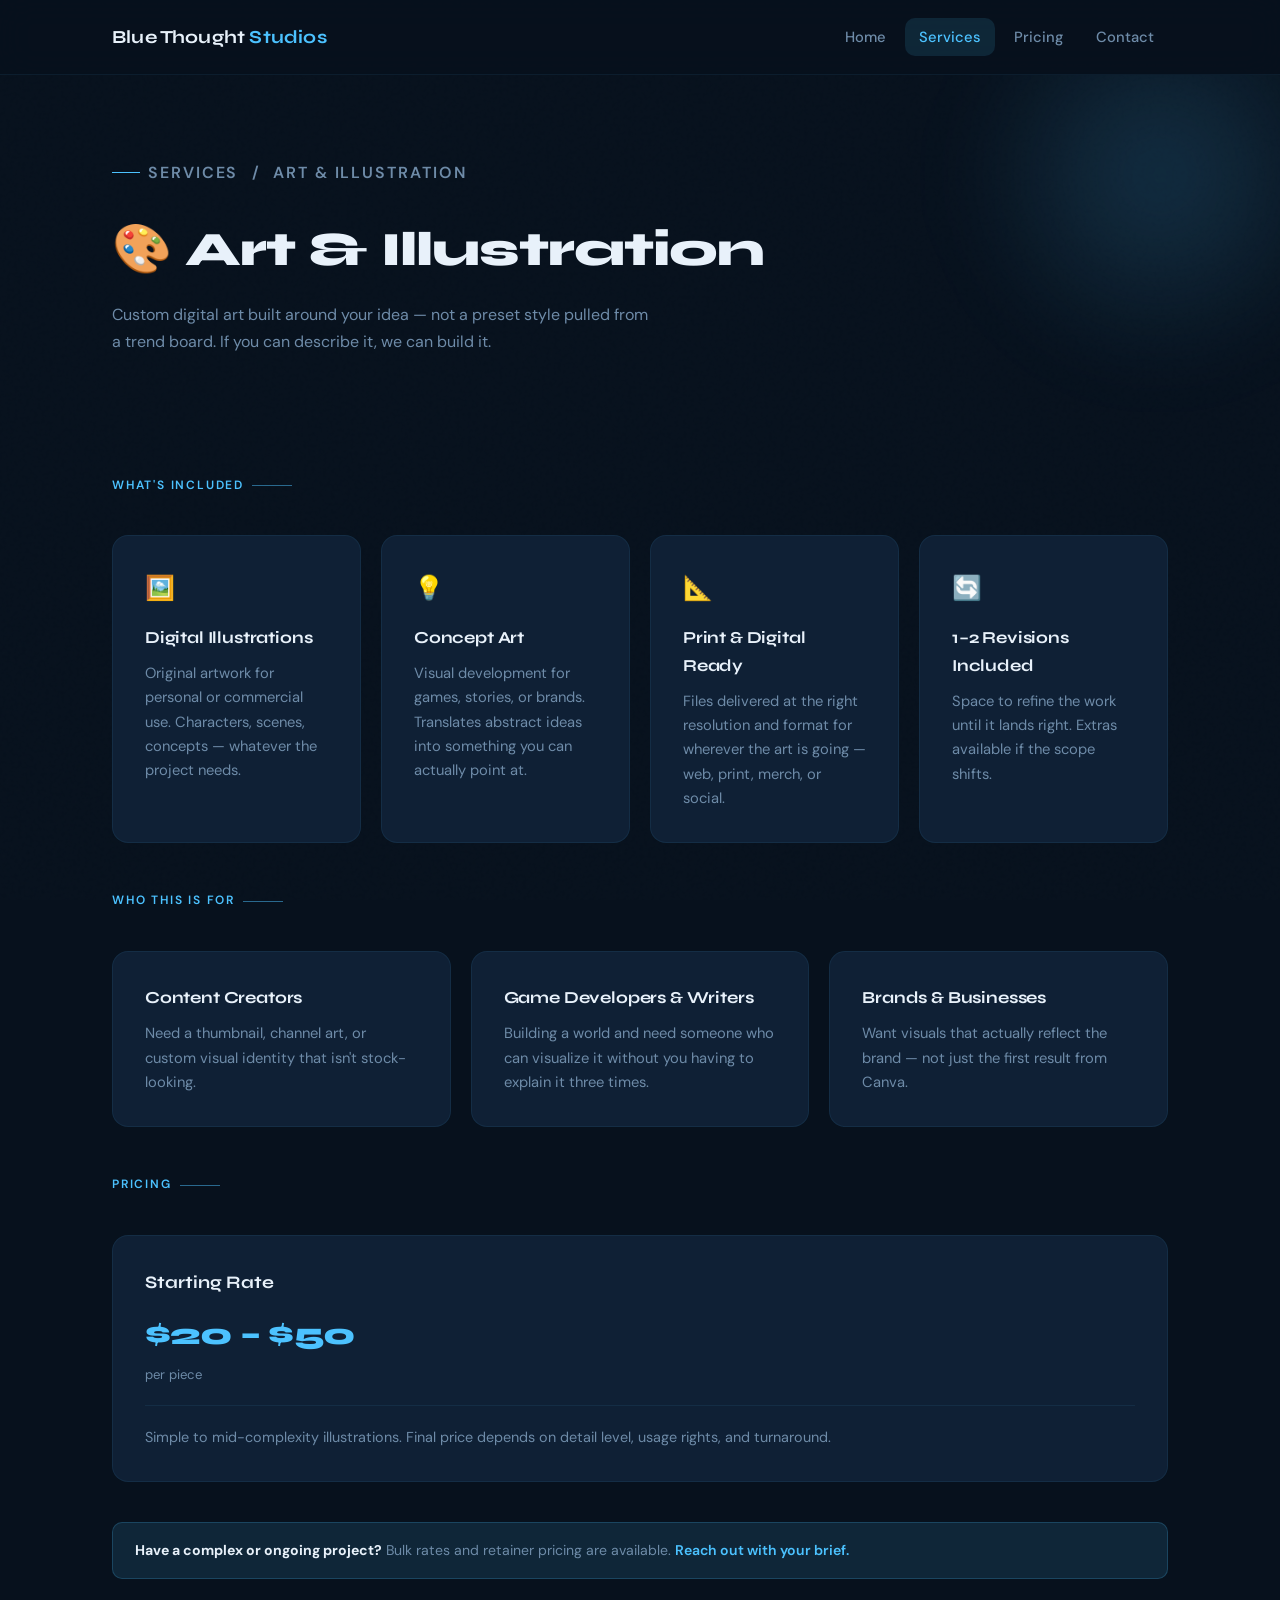
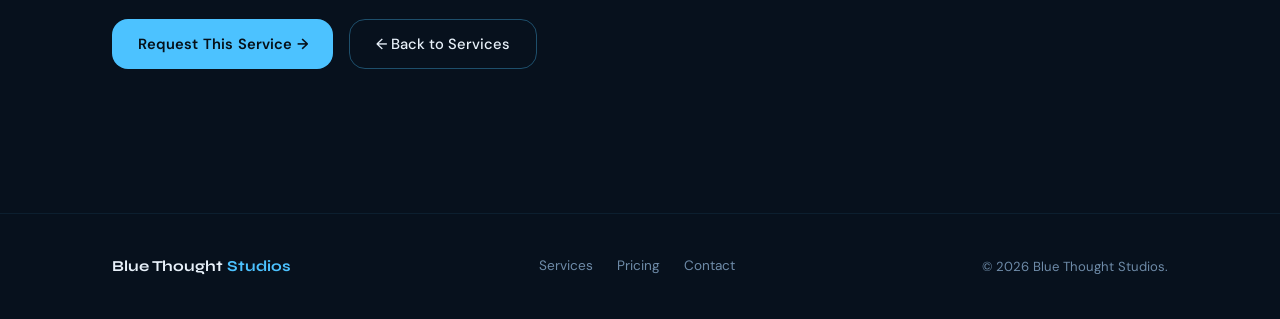
==== art-illustration.html @ 88df743a "Add files via upload" ====
<!DOCTYPE html>
<html lang="en">
<head>
  <meta charset="UTF-8" />
  <meta name="viewport" content="width=device-width, initial-scale=1.0" />
  <title>Art & Illustration | Blue Thought Studios</title>
  <link rel="stylesheet" href="../style.css" />
</head>
<body>

  <header class="site-header">
    <div class="container">
      <a href="../index.html" class="logo">Blue Thought <span>Studios</span></a>
      <nav class="nav">
        <a href="../index.html">Home</a>
        <a href="../services.html" class="active">Services</a>
        <a href="../pricing.html">Pricing</a>
        <a href="../contact.html">Contact</a>
      </nav>
      <button class="hamburger" id="hamburger" aria-label="Toggle menu">
        <span></span><span></span><span></span>
      </button>
    </div>
  </header>

  <div class="overlay" id="overlay"></div>
  <nav class="mobile-nav" id="mobileNav">
    <a href="../index.html">Home</a>
    <a href="../services.html">Services</a>
    <a href="../pricing.html">Pricing</a>
    <a href="../contact.html">Contact</a>
  </nav>

  <main>
    <section class="page-hero">
      <div class="orb"></div>
      <div class="container">
        <p class="hero-eyebrow"><a href="../services.html" style="color:inherit;text-decoration:none;">Services</a> &nbsp;/&nbsp; Art & Illustration</p>
        <h2>🎨 Art & Illustration</h2>
        <p>
          Custom digital art built around your idea — not a preset style
          pulled from a trend board. If you can describe it, we can build it.
        </p>
      </div>
    </section>

    <section class="overview">
      <div class="container">

        <div class="overview-header">
          <p class="section-label">What's Included</p>
        </div>
        <div class="grid" style="margin-bottom: 3rem;">
          <div class="card">
            <span class="card-icon">🖼️</span>
            <h3>Digital Illustrations</h3>
            <p>Original artwork for personal or commercial use. Characters, scenes, concepts — whatever the project needs.</p>
          </div>
          <div class="card">
            <span class="card-icon">💡</span>
            <h3>Concept Art</h3>
            <p>Visual development for games, stories, or brands. Translates abstract ideas into something you can actually point at.</p>
          </div>
          <div class="card">
            <span class="card-icon">📐</span>
            <h3>Print & Digital Ready</h3>
            <p>Files delivered at the right resolution and format for wherever the art is going — web, print, merch, or social.</p>
          </div>
          <div class="card">
            <span class="card-icon">🔄</span>
            <h3>1–2 Revisions Included</h3>
            <p>Space to refine the work until it lands right. Extras available if the scope shifts.</p>
          </div>
        </div>

        <div class="overview-header">
          <p class="section-label">Who This Is For</p>
        </div>
        <div class="grid" style="margin-bottom: 3rem;">
          <div class="card">
            <h3>Content Creators</h3>
            <p>Need a thumbnail, channel art, or custom visual identity that isn't stock-looking.</p>
          </div>
          <div class="card">
            <h3>Game Developers & Writers</h3>
            <p>Building a world and need someone who can visualize it without you having to explain it three times.</p>
          </div>
          <div class="card">
            <h3>Brands & Businesses</h3>
            <p>Want visuals that actually reflect the brand — not just the first result from Canva.</p>
          </div>
        </div>

        <div class="overview-header">
          <p class="section-label">Pricing</p>
        </div>
        <div class="pricing-grid" style="margin-bottom: 2.5rem;">
          <div class="pricing-card">
            <h3>Starting Rate</h3>
            <div class="price">$20 – $50</div>
            <p class="price-note">per piece</p>
            <div class="pricing-divider"></div>
            <p>Simple to mid-complexity illustrations. Final price depends on detail level, usage rights, and turnaround.</p>
          </div>
        </div>

        <div class="notice">
          <strong>Have a complex or ongoing project?</strong> Bulk rates and retainer pricing are available.
          <a href="../contact.html" style="color:var(--accent);text-decoration:none;font-weight:600;">Reach out with your brief.</a>
        </div>

        <div style="margin-top: 2.5rem; display:flex; gap: 1rem; flex-wrap:wrap;">
          <a href="../contact.html" class="btn-primary">Request This Service →</a>
          <a href="../services.html" class="btn-ghost">← Back to Services</a>
        </div>

      </div>
    </section>
  </main>

  <footer class="site-footer">
    <div class="container">
      <span class="footer-logo">Blue Thought <span>Studios</span></span>
      <div class="footer-links">
        <a href="../services.html">Services</a>
        <a href="../pricing.html">Pricing</a>
        <a href="../contact.html">Contact</a>
      </div>
      <span class="footer-copy">© 2026 Blue Thought Studios.</span>
    </div>
  </footer>

  <script>
    const hamburger = document.getElementById('hamburger');
    const mobileNav = document.getElementById('mobileNav');
    const overlay   = document.getElementById('overlay');
    function toggleMenu(open) {
      hamburger.classList.toggle('open', open);
      mobileNav.classList.toggle('open', open);
      overlay.classList.toggle('open', open);
      document.body.style.overflow = open ? 'hidden' : '';
    }
    hamburger.addEventListener('click', () => toggleMenu(!mobileNav.classList.contains('open')));
    overlay.addEventListener('click', () => toggleMenu(false));
  </script>

</body>
</html>
---- style.css ----
/* =================================================
   Blue Thought Studios — Global Styles
   Refined Dark / Intentional / No Noise
   ================================================= */

@import url('https://fonts.googleapis.com/css2?family=Syne:wght@600;700;800&family=DM+Sans:wght@300;400;500;600&display=swap');

:root {
  --bg:            #07111d;
  --bg-2:          #0b1828;
  --surface:       #0f2035;
  --surface-2:     #132540;
  --border:        rgba(76, 194, 255, 0.08);
  --border-hover:  rgba(76, 194, 255, 0.35);
  --text:          #e8f1fa;
  --muted:         #6e8ba8;
  --accent:        #4cc2ff;
  --accent-dim:    rgba(76, 194, 255, 0.12);
  --accent-glow:   rgba(76, 194, 255, 0.25);
  --radius:        16px;
  --radius-sm:     10px;
  --max-width:     1120px;
  --font-display:  'Syne', sans-serif;
  --font-body:     'DM Sans', sans-serif;
}

/* ── Reset ───────────────────────────────────────── */
*, *::before, *::after { margin: 0; padding: 0; box-sizing: border-box; }
html { scroll-behavior: smooth; -webkit-font-smoothing: antialiased; }

body {
  font-family: var(--font-body);
  background-color: var(--bg);
  color: var(--text);
  line-height: 1.65;
  min-height: 100vh;
  overflow-x: hidden;
}

/* Grain overlay */
body::before {
  content: '';
  position: fixed;
  inset: 0;
  background-image: url("data:image/svg+xml,%3Csvg viewBox='0 0 256 256' xmlns='http://www.w3.org/2000/svg'%3E%3Cfilter id='noise'%3E%3CfeTurbulence type='fractalNoise' baseFrequency='0.9' numOctaves='4' stitchTiles='stitch'/%3E%3C/filter%3E%3Crect width='100%25' height='100%25' filter='url(%23noise)' opacity='0.04'/%3E%3C/svg%3E");
  pointer-events: none;
  z-index: 0;
  opacity: 0.4;
}

/* ── Layout ──────────────────────────────────────── */
.container {
  max-width: var(--max-width);
  margin: 0 auto;
  padding: 0 2rem;
  position: relative;
  z-index: 1;
}

/* ── Header ──────────────────────────────────────── */
.site-header {
  position: sticky;
  top: 0;
  z-index: 100;
  background: rgba(7, 17, 29, 0.75);
  backdrop-filter: blur(16px);
  -webkit-backdrop-filter: blur(16px);
  border-bottom: 1px solid var(--border);
}

.site-header .container {
  display: flex;
  align-items: center;
  justify-content: space-between;
  padding-top: 1.1rem;
  padding-bottom: 1.1rem;
}

.logo {
  font-family: var(--font-display);
  font-size: 1.15rem;
  font-weight: 700;
  letter-spacing: 0.01em;
  color: var(--text);
  text-decoration: none;
}

.logo span { color: var(--accent); }

/* Desktop Nav */
.nav {
  display: flex;
  align-items: center;
  gap: 0.25rem;
}

.nav a {
  padding: 0.45rem 0.9rem;
  text-decoration: none;
  color: var(--muted);
  font-weight: 500;
  font-size: 0.92rem;
  border-radius: var(--radius-sm);
  transition: color 0.2s, background 0.2s;
  position: relative;
}

.nav a:hover,
.nav a.active {
  color: var(--text);
  background: var(--accent-dim);
}

.nav a.active { color: var(--accent); }

/* Hamburger (mobile) */
.hamburger {
  display: none;
  flex-direction: column;
  gap: 5px;
  cursor: pointer;
  padding: 4px;
  background: none;
  border: none;
  z-index: 110;
}

.hamburger span {
  display: block;
  width: 22px;
  height: 2px;
  background: var(--text);
  border-radius: 2px;
  transition: transform 0.3s, opacity 0.3s;
}

.hamburger.open span:nth-child(1) { transform: translateY(7px) rotate(45deg); }
.hamburger.open span:nth-child(2) { opacity: 0; }
.hamburger.open span:nth-child(3) { transform: translateY(-7px) rotate(-45deg); }

/* Mobile Nav Drawer */
.mobile-nav {
  display: none;
  flex-direction: column;
  position: fixed;
  top: 0; right: 0;
  width: 260px;
  height: 100vh;
  background: var(--bg-2);
  border-left: 1px solid var(--border);
  padding: 5rem 2rem 2rem;
  gap: 0.5rem;
  z-index: 105;
  transform: translateX(100%);
  transition: transform 0.35s cubic-bezier(0.4, 0, 0.2, 1);
}

.mobile-nav.open { transform: translateX(0); display: flex; }

.mobile-nav a {
  padding: 0.85rem 1rem;
  color: var(--muted);
  text-decoration: none;
  font-weight: 500;
  font-size: 1.05rem;
  border-radius: var(--radius-sm);
  transition: color 0.2s, background 0.2s;
}

.mobile-nav a:hover { color: var(--text); background: var(--accent-dim); }

.overlay {
  display: none;
  position: fixed;
  inset: 0;
  background: rgba(0,0,0,0.5);
  z-index: 104;
}

.overlay.open { display: block; }

/* ── Ambient Orb ─────────────────────────────────── */
.orb {
  position: absolute;
  border-radius: 50%;
  background: radial-gradient(circle, rgba(76,194,255,0.18) 0%, transparent 70%);
  pointer-events: none;
  filter: blur(40px);
  z-index: 0;
  animation: pulse 8s ease-in-out infinite alternate;
}

@keyframes pulse {
  from { opacity: 0.6; transform: scale(1); }
  to   { opacity: 1;   transform: scale(1.08); }
}

/* ── Hero ────────────────────────────────────────── */
.hero {
  position: relative;
  padding: 7rem 0 5rem;
  overflow: hidden;
}

.hero .orb {
  width: 600px; height: 600px;
  top: -200px; right: -150px;
}

.hero-eyebrow {
  display: inline-flex;
  align-items: center;
  gap: 0.5rem;
  font-size: 0.8rem;
  font-weight: 600;
  letter-spacing: 0.12em;
  text-transform: uppercase;
  color: var(--accent);
  margin-bottom: 1.5rem;
  opacity: 0;
  animation: fadeUp 0.6s 0.1s forwards;
}

.hero-eyebrow::before {
  content: '';
  display: block;
  width: 28px; height: 1px;
  background: var(--accent);
}

.hero h2 {
  font-family: var(--font-display);
  font-size: clamp(2.4rem, 5vw, 3.8rem);
  font-weight: 800;
  line-height: 1.1;
  letter-spacing: -0.02em;
  max-width: 760px;
  opacity: 0;
  animation: fadeUp 0.7s 0.2s forwards;
}

.hero h2 .accent { color: var(--accent); }

.hero p {
  margin-top: 1.4rem;
  max-width: 520px;
  color: var(--muted);
  font-size: 1.05rem;
  line-height: 1.7;
  opacity: 0;
  animation: fadeUp 0.7s 0.35s forwards;
}

.hero-actions {
  display: flex;
  gap: 1rem;
  align-items: center;
  flex-wrap: wrap;
  margin-top: 2.5rem;
  opacity: 0;
  animation: fadeUp 0.7s 0.5s forwards;
}

@keyframes fadeUp {
  from { opacity: 0; transform: translateY(20px); }
  to   { opacity: 1; transform: translateY(0); }
}

/* ── Buttons ─────────────────────────────────────── */
.btn-primary {
  display: inline-flex;
  align-items: center;
  gap: 0.5rem;
  padding: 0.75rem 1.6rem;
  border-radius: var(--radius);
  background: var(--accent);
  color: #061018;
  text-decoration: none;
  font-weight: 600;
  font-size: 0.92rem;
  letter-spacing: 0.01em;
  transition: transform 0.2s, box-shadow 0.2s, opacity 0.2s;
  box-shadow: 0 0 0 rgba(76,194,255,0);
}

.btn-primary:hover {
  transform: translateY(-2px);
  box-shadow: 0 8px 28px rgba(76,194,255,0.3);
  opacity: 0.93;
}

.btn-ghost {
  display: inline-flex;
  align-items: center;
  gap: 0.5rem;
  padding: 0.75rem 1.6rem;
  border-radius: var(--radius);
  border: 1px solid var(--border-hover);
  color: var(--text);
  text-decoration: none;
  font-weight: 500;
  font-size: 0.92rem;
  transition: background 0.2s, border-color 0.2s, transform 0.2s;
}

.btn-ghost:hover {
  background: var(--accent-dim);
  border-color: var(--accent);
  transform: translateY(-2px);
}

/* ── Section Labels ──────────────────────────────── */
.section-label {
  font-size: 0.75rem;
  font-weight: 600;
  letter-spacing: 0.15em;
  text-transform: uppercase;
  color: var(--accent);
  margin-bottom: 1rem;
  display: flex;
  align-items: center;
  gap: 0.5rem;
}

.section-label::after {
  content: '';
  flex: 1;
  max-width: 40px;
  height: 1px;
  background: var(--accent);
  opacity: 0.5;
}

/* ── Sections ────────────────────────────────────── */
.overview {
  padding: 4rem 0 5rem;
}

.overview-header {
  margin-bottom: 2.5rem;
}

.overview-header h2 {
  font-family: var(--font-display);
  font-size: 1.9rem;
  font-weight: 700;
}

/* ── Cards ───────────────────────────────────────── */
.grid {
  display: grid;
  grid-template-columns: repeat(auto-fit, minmax(240px, 1fr));
  gap: 1.25rem;
}

.card {
  background: var(--surface);
  padding: 2rem;
  border-radius: var(--radius);
  border: 1px solid var(--border);
  transition: border-color 0.3s, transform 0.3s, box-shadow 0.3s;
  position: relative;
  overflow: hidden;
}

.card::before {
  content: '';
  position: absolute;
  top: 0; left: 0; right: 0;
  height: 1px;
  background: linear-gradient(90deg, transparent, var(--accent), transparent);
  opacity: 0;
  transition: opacity 0.3s;
}

.card:hover {
  border-color: var(--border-hover);
  transform: translateY(-4px);
  box-shadow: 0 12px 40px rgba(76,194,255,0.08);
}

.card:hover::before { opacity: 1; }

.card-icon {
  font-size: 1.5rem;
  margin-bottom: 1rem;
  display: block;
}

.card h3 {
  font-family: var(--font-display);
  font-size: 1.05rem;
  font-weight: 700;
  margin-bottom: 0.6rem;
  letter-spacing: -0.01em;
}

.card p {
  color: var(--muted);
  font-size: 0.92rem;
  line-height: 1.65;
}

.card .btn-primary,
.card .btn-ghost {
  margin-top: 1.5rem;
  font-size: 0.85rem;
  padding: 0.6rem 1.2rem;
}

/* ── Pricing Cards ───────────────────────────────── */
.pricing-grid {
  display: grid;
  grid-template-columns: repeat(auto-fit, minmax(260px, 1fr));
  gap: 1.25rem;
}

.pricing-card {
  background: var(--surface);
  border: 1px solid var(--border);
  border-radius: var(--radius);
  padding: 2rem;
  transition: border-color 0.3s, transform 0.3s, box-shadow 0.3s;
}

.pricing-card:hover {
  border-color: var(--border-hover);
  transform: translateY(-4px);
  box-shadow: 0 12px 40px rgba(76,194,255,0.08);
}

.pricing-card.featured {
  border-color: rgba(76, 194, 255, 0.5);
  background: var(--surface-2);
  box-shadow: 0 0 0 1px rgba(76,194,255,0.15), 0 20px 50px rgba(76,194,255,0.1);
  position: relative;
}

.pricing-badge {
  display: inline-block;
  font-size: 0.7rem;
  font-weight: 700;
  letter-spacing: 0.12em;
  text-transform: uppercase;
  color: #061018;
  background: var(--accent);
  padding: 0.3rem 0.7rem;
  border-radius: 20px;
  margin-bottom: 1rem;
}

.pricing-card h3 {
  font-family: var(--font-display);
  font-size: 1.1rem;
  font-weight: 700;
  margin-bottom: 0.4rem;
}

.pricing-card .price {
  font-family: var(--font-display);
  font-size: 1.9rem;
  font-weight: 800;
  color: var(--accent);
  letter-spacing: -0.02em;
  margin: 0.75rem 0 0.3rem;
}

.pricing-card .price-note {
  font-size: 0.82rem;
  color: var(--muted);
  margin-bottom: 1rem;
}

.pricing-card p {
  color: var(--muted);
  font-size: 0.9rem;
  line-height: 1.6;
}

.pricing-divider {
  height: 1px;
  background: var(--border);
  margin: 1.25rem 0;
}

.pricing-detail {
  font-size: 0.85rem;
  color: var(--muted);
}

/* ── Contact Form ────────────────────────────────── */
.contact-grid {
  display: grid;
  grid-template-columns: 1fr 1.4fr;
  gap: 3rem;
  align-items: start;
}

.contact-info h2 {
  font-family: var(--font-display);
  font-size: 1.9rem;
  font-weight: 700;
  margin-bottom: 1rem;
}

.contact-info p {
  color: var(--muted);
  font-size: 0.95rem;
  line-height: 1.7;
  margin-bottom: 2rem;
}

.contact-item {
  display: flex;
  align-items: flex-start;
  gap: 1rem;
  margin-bottom: 1.5rem;
}

.contact-item-icon {
  width: 40px; height: 40px;
  background: var(--accent-dim);
  border: 1px solid var(--border);
  border-radius: var(--radius-sm);
  display: flex;
  align-items: center;
  justify-content: center;
  font-size: 1rem;
  flex-shrink: 0;
}

.contact-item-text strong {
  display: block;
  font-weight: 600;
  font-size: 0.9rem;
  margin-bottom: 0.2rem;
}

.contact-item-text span {
  color: var(--muted);
  font-size: 0.87rem;
}

/* Form */
.contact-form {
  background: var(--surface);
  border: 1px solid var(--border);
  border-radius: var(--radius);
  padding: 2.25rem;
}

.form-row {
  display: grid;
  grid-template-columns: 1fr 1fr;
  gap: 1rem;
}

.form-group {
  display: flex;
  flex-direction: column;
  gap: 0.4rem;
  margin-bottom: 1.1rem;
}

.form-group label {
  font-size: 0.82rem;
  font-weight: 600;
  color: var(--muted);
  letter-spacing: 0.03em;
  text-transform: uppercase;
}

.form-group input,
.form-group select,
.form-group textarea {
  padding: 0.75rem 1rem;
  background: var(--bg-2);
  border: 1px solid var(--border);
  border-radius: var(--radius-sm);
  color: var(--text);
  font-family: var(--font-body);
  font-size: 0.93rem;
  outline: none;
  transition: border-color 0.2s, box-shadow 0.2s;
  width: 100%;
  appearance: none;
}

.form-group input::placeholder,
.form-group textarea::placeholder {
  color: var(--muted);
  opacity: 0.6;
}

.form-group input:focus,
.form-group select:focus,
.form-group textarea:focus {
  border-color: var(--accent);
  box-shadow: 0 0 0 3px rgba(76,194,255,0.1);
}

.form-group textarea {
  resize: vertical;
  min-height: 130px;
}

.form-group select option {
  background: var(--surface);
  color: var(--text);
}

.form-submit {
  width: 100%;
  padding: 0.9rem;
  background: var(--accent);
  color: #061018;
  border: none;
  border-radius: var(--radius);
  font-family: var(--font-body);
  font-weight: 700;
  font-size: 0.95rem;
  cursor: pointer;
  transition: transform 0.2s, box-shadow 0.2s, opacity 0.2s;
}

.form-submit:hover {
  transform: translateY(-2px);
  box-shadow: 0 8px 28px rgba(76,194,255,0.3);
  opacity: 0.93;
}

/* ── Page Hero (inner pages) ─────────────────────── */
.page-hero {
  padding: 5rem 0 3.5rem;
  position: relative;
  overflow: hidden;
}

.page-hero .orb {
  width: 400px; height: 400px;
  top: -100px; right: -80px;
}

.page-hero h2 {
  font-family: var(--font-display);
  font-size: clamp(2rem, 4vw, 3rem);
  font-weight: 800;
  letter-spacing: -0.02em;
  margin-bottom: 0.75rem;
}

.page-hero p {
  max-width: 540px;
  color: var(--muted);
  font-size: 1rem;
  line-height: 1.7;
}

/* ── Divider ─────────────────────────────────────── */
.divider {
  height: 1px;
  background: linear-gradient(90deg, transparent, var(--border), transparent);
  margin: 1rem 0;
}

/* ── Notice Banner ───────────────────────────────── */
.notice {
  background: var(--accent-dim);
  border: 1px solid rgba(76, 194, 255, 0.2);
  border-radius: var(--radius-sm);
  padding: 1rem 1.4rem;
  font-size: 0.88rem;
  color: var(--muted);
  margin-top: 2rem;
  line-height: 1.6;
}

.notice strong { color: var(--text); }

/* ── Footer ──────────────────────────────────────── */
.site-footer {
  border-top: 1px solid var(--border);
  padding: 2.5rem 0;
  margin-top: 4rem;
}

.site-footer .container {
  display: flex;
  align-items: center;
  justify-content: space-between;
  flex-wrap: wrap;
  gap: 1rem;
}

.footer-logo {
  font-family: var(--font-display);
  font-weight: 700;
  font-size: 0.95rem;
  color: var(--text);
}

.footer-logo span { color: var(--accent); }

.footer-links {
  display: flex;
  gap: 1.5rem;
}

.footer-links a {
  font-size: 0.85rem;
  color: var(--muted);
  text-decoration: none;
  transition: color 0.2s;
}

.footer-links a:hover { color: var(--text); }

.footer-copy {
  color: var(--muted);
  font-size: 0.82rem;
}

/* ── Responsive ──────────────────────────────────── */
@media (max-width: 768px) {
  .nav { display: none; }
  .hamburger { display: flex; }

  .contact-grid {
    grid-template-columns: 1fr;
  }

  .form-row {
    grid-template-columns: 1fr;
  }

  .site-footer .container {
    flex-direction: column;
    align-items: flex-start;
  }

  .hero { padding: 5rem 0 3rem; }
  .page-hero { padding: 4rem 0 2.5rem; }
}

@media (max-width: 480px) {
  .container { padding: 0 1.25rem; }
  .hero-actions { flex-direction: column; align-items: flex-start; }
  .card { padding: 1.5rem; }
  .contact-form { padding: 1.5rem; }
}

/* ── Availability Widget ─────────────────────────── */
.avail-wrap {
  padding: 0 0 1rem;
}

.avail-banner {
  display: flex;
  align-items: center;
  justify-content: space-between;
  gap: 1.5rem;
  background: var(--surface);
  border: 1px solid var(--border);
  border-radius: var(--radius);
  padding: 1.1rem 1.6rem;
  flex-wrap: wrap;
}

.avail-left {
  display: flex;
  align-items: center;
  gap: 1rem;
}

.avail-dot {
  width: 10px;
  height: 10px;
  border-radius: 50%;
  flex-shrink: 0;
  position: relative;
}

/* Pulsing glow ring */
.avail-dot::after {
  content: '';
  position: absolute;
  inset: -4px;
  border-radius: 50%;
  animation: dotPulse 2.5s ease-in-out infinite;
}

@keyframes dotPulse {
  0%, 100% { opacity: 0.5; transform: scale(1); }
  50%       { opacity: 0;   transform: scale(2); }
}

.avail-dot.green        { background: #3dd68c; }
.avail-dot.green::after { background: rgba(61, 214, 140, 0.35); }

.avail-dot.yellow        { background: #f5c842; }
.avail-dot.yellow::after { background: rgba(245, 200, 66, 0.35); }

.avail-dot.red        { background: #f56565; }
.avail-dot.red::after { background: rgba(245, 101, 101, 0.35); }

.avail-title {
  font-weight: 600;
  font-size: 0.92rem;
  color: var(--text);
  margin-bottom: 0.15rem;
}

.avail-sub {
  font-size: 0.82rem;
  color: var(--muted);
  line-height: 1.5;
  max-width: 500px;
}

.avail-right {
  display: flex;
  align-items: center;
  gap: 0.75rem;
  flex-shrink: 0;
}

.avail-pips {
  display: flex;
  gap: 5px;
  align-items: center;
}

.avail-pip {
  width: 10px;
  height: 10px;
  border-radius: 3px;
  background: var(--surface-2);
  border: 1px solid var(--border);
  transition: background 0.3s, border-color 0.3s;
}

.avail-pip.filled {
  background: var(--accent);
  border-color: var(--accent);
  box-shadow: 0 0 6px rgba(76, 194, 255, 0.4);
}

.avail-label {
  font-family: var(--font-display);
  font-size: 0.82rem;
  font-weight: 700;
  color: var(--muted);
  white-space: nowrap;
}

@media (max-width: 600px) {
  .avail-banner {
    flex-direction: column;
    align-items: flex-start;
  }
  .avail-right {
    width: 100%;
    justify-content: flex-start;
  }
}
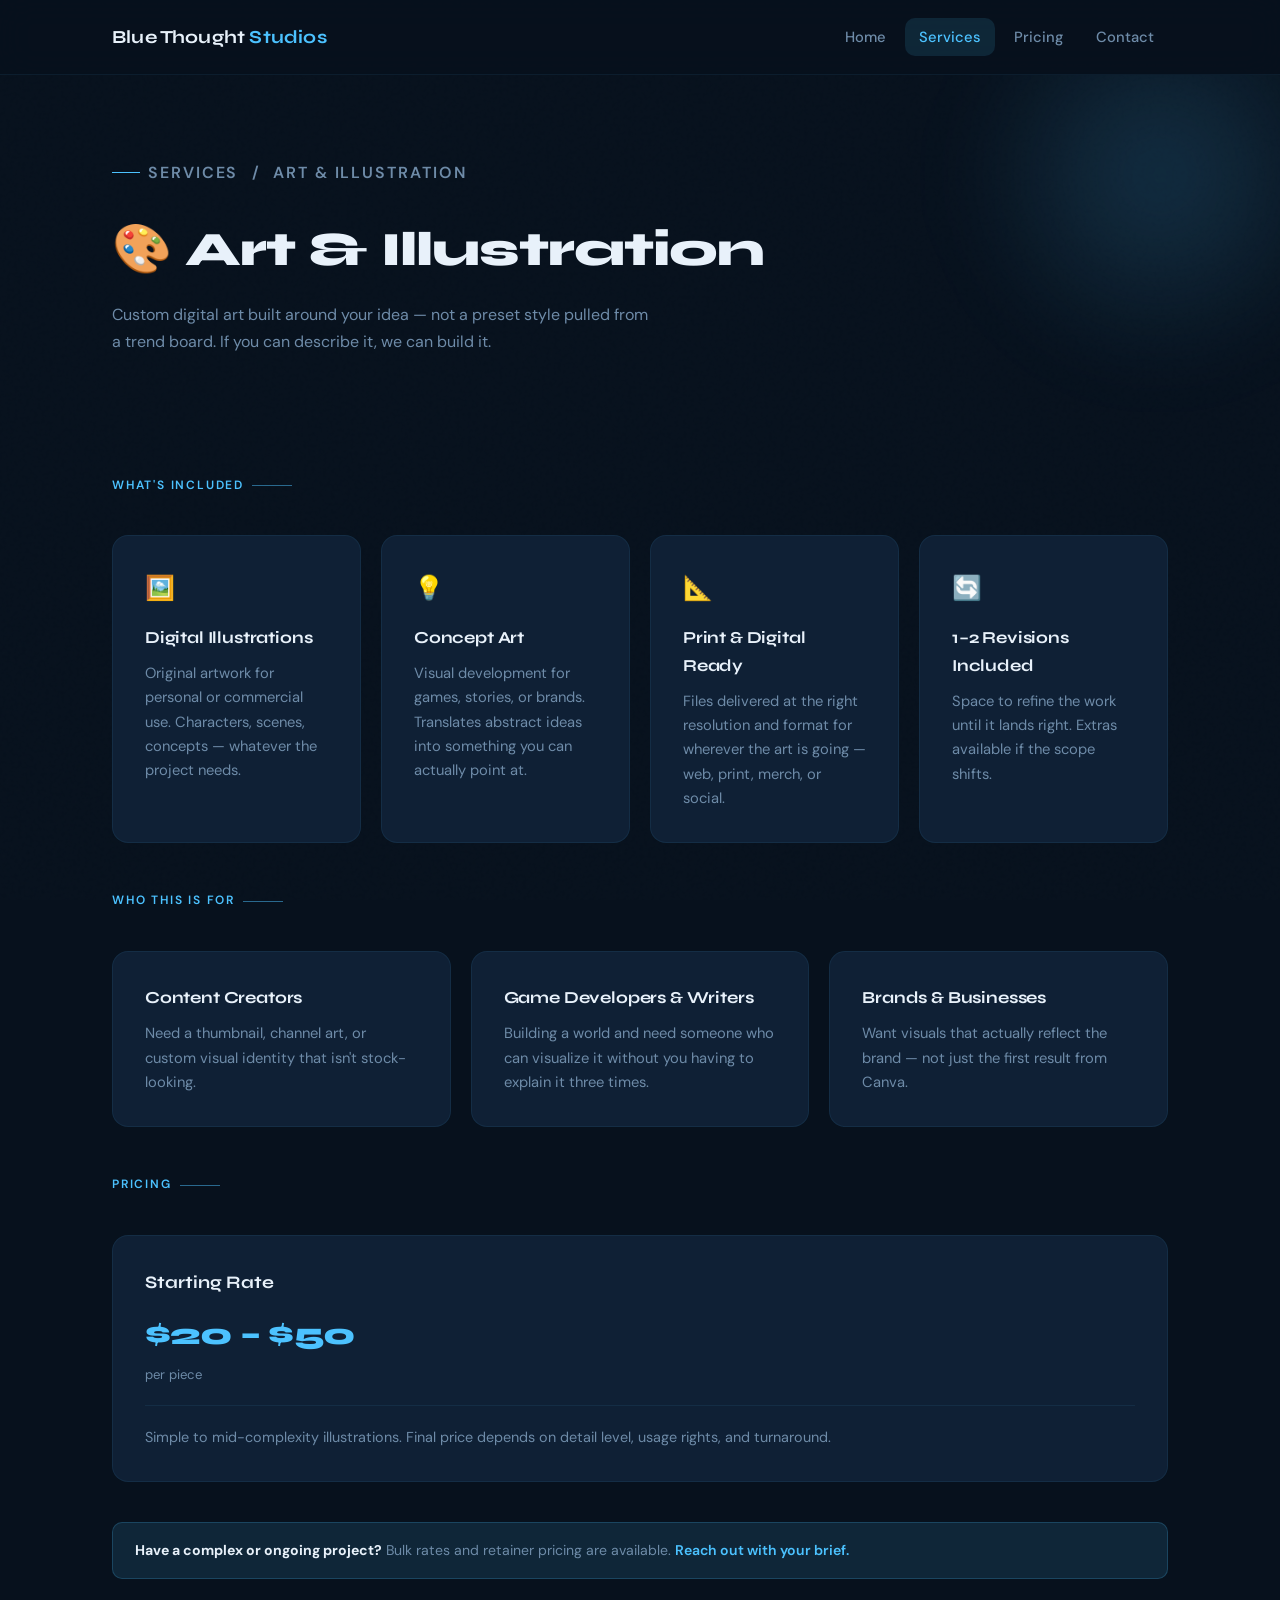
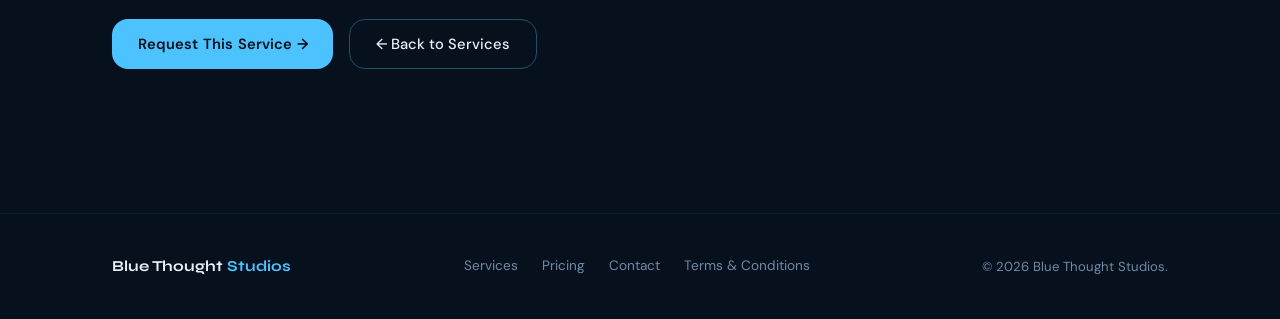
==== commit c1d20ec4: "Update art-illustration.html" ====
--- a/art-illustration.html
+++ b/art-illustration.html
@@ -4,18 +4,18 @@
   <meta charset="UTF-8" />
   <meta name="viewport" content="width=device-width, initial-scale=1.0" />
   <title>Art & Illustration | Blue Thought Studios</title>
-  <link rel="stylesheet" href="../style.css" />
+  <link rel="stylesheet" href="style.css" />
 </head>
 <body>
 
   <header class="site-header">
     <div class="container">
-      <a href="../index.html" class="logo">Blue Thought <span>Studios</span></a>
+      <a href="index.html" class="logo">Blue Thought <span>Studios</span></a>
       <nav class="nav">
-        <a href="../index.html">Home</a>
-        <a href="../services.html" class="active">Services</a>
-        <a href="../pricing.html">Pricing</a>
-        <a href="../contact.html">Contact</a>
+        <a href="index.html">Home</a>
+        <a href="services.html" class="active">Services</a>
+        <a href="pricing.html">Pricing</a>
+        <a href="contact.html">Contact</a>
       </nav>
       <button class="hamburger" id="hamburger" aria-label="Toggle menu">
         <span></span><span></span><span></span>
@@ -25,17 +25,17 @@
 
   <div class="overlay" id="overlay"></div>
   <nav class="mobile-nav" id="mobileNav">
-    <a href="../index.html">Home</a>
-    <a href="../services.html">Services</a>
-    <a href="../pricing.html">Pricing</a>
-    <a href="../contact.html">Contact</a>
+    <a href="index.html">Home</a>
+    <a href="services.html">Services</a>
+    <a href="pricing.html">Pricing</a>
+    <a href="contact.html">Contact</a>
   </nav>
 
   <main>
     <section class="page-hero">
       <div class="orb"></div>
       <div class="container">
-        <p class="hero-eyebrow"><a href="../services.html" style="color:inherit;text-decoration:none;">Services</a> &nbsp;/&nbsp; Art & Illustration</p>
+        <p class="hero-eyebrow"><a href="services.html" style="color:inherit;text-decoration:none;">Services</a> &nbsp;/&nbsp; Art & Illustration</p>
         <h2>🎨 Art & Illustration</h2>
         <p>
           Custom digital art built around your idea — not a preset style
@@ -106,12 +106,12 @@
 
         <div class="notice">
           <strong>Have a complex or ongoing project?</strong> Bulk rates and retainer pricing are available.
-          <a href="../contact.html" style="color:var(--accent);text-decoration:none;font-weight:600;">Reach out with your brief.</a>
+          <a href="contact.html" style="color:var(--accent);text-decoration:none;font-weight:600;">Reach out with your brief.</a>
         </div>
 
         <div style="margin-top: 2.5rem; display:flex; gap: 1rem; flex-wrap:wrap;">
-          <a href="../contact.html" class="btn-primary">Request This Service →</a>
-          <a href="../services.html" class="btn-ghost">← Back to Services</a>
+          <a href="contact.html" class="btn-primary">Request This Service →</a>
+          <a href="services.html" class="btn-ghost">← Back to Services</a>
         </div>
 
       </div>
@@ -122,9 +122,10 @@
     <div class="container">
       <span class="footer-logo">Blue Thought <span>Studios</span></span>
       <div class="footer-links">
-        <a href="../services.html">Services</a>
-        <a href="../pricing.html">Pricing</a>
-        <a href="../contact.html">Contact</a>
+        <a href="services.html">Services</a>
+        <a href="pricing.html">Pricing</a>
+        <a href="contact.html">Contact</a>
+        <a href="terms.html">Terms & Conditions</a>
       </div>
       <span class="footer-copy">© 2026 Blue Thought Studios.</span>
     </div>
